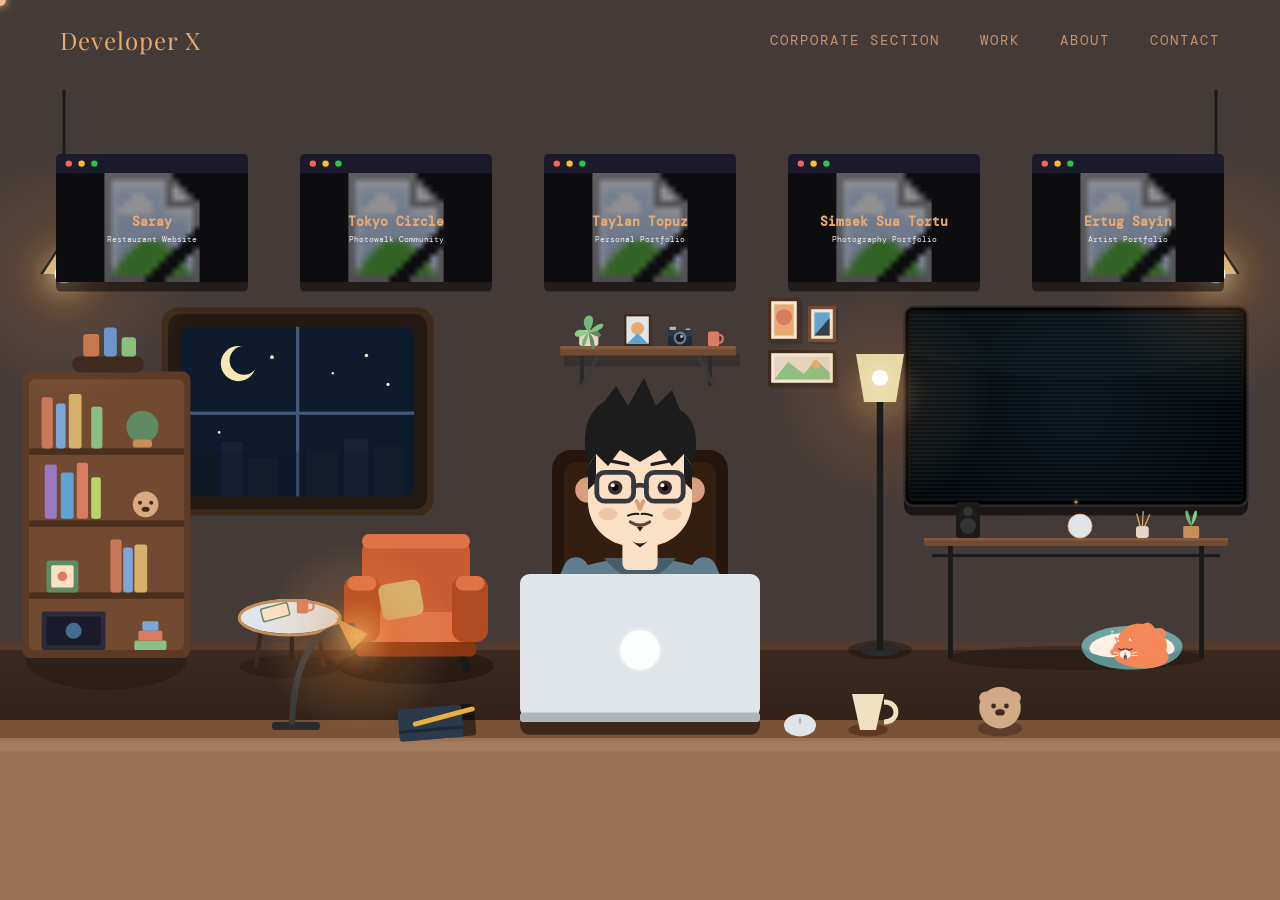
==== index.html @ 8c0f792c "Initial commit" ====
<!DOCTYPE html>
<html lang="en">
<head>
  <meta charset="UTF-8">
  <meta name="viewport" content="width=device-width, initial-scale=1.0">
  <title>Developer X — Creative Developer</title>
  <link rel="preconnect" href="https://fonts.googleapis.com">
  <link href="https://fonts.googleapis.com/css2?family=Playfair+Display:ital,wght@0,400;0,600;1,400&family=DM+Mono:ital,wght@0,400;0,500;1,400&display=swap" rel="stylesheet">
  <link rel="stylesheet" href="style.css?v=2">
  <script src="https://cdnjs.cloudflare.com/ajax/libs/gsap/3.12.5/gsap.min.js" defer></script>
  <script src="main.js?v=2" defer></script>
</head>
<body>

<!-- ══════════════ NAVIGATION BAR ══════════════ -->
<nav id="main-nav">
  <div class="nav-logo">Developer X</div>
  <div class="nav-links">
      <a href="corporate.html">Corporate Section</a>
      <a href="javascript:openWork()">Work</a>
      <a href="javascript:openAbout()">About</a>
      <a href="javascript:openContact()">Contact</a>
    </div>
</nav>

<div id="cursor"></div>
<div id="hint">EXPLORE THE ROOM WITH YOUR MOUSE</div>

<!-- ══════════════ OVERLAY ══════════════ -->
<div id="overlay" onclick="if(event.target === this) closeOverlay()">
  
  <!-- Project Modal -->
  <div id="project-panel" class="panel">
    <button class="close-btn" onclick="closeOverlay()">×</button>
    <div id="typing-phase" class="typing-phase">
      <div class="dot"></div><div class="dot"></div><div class="dot"></div>
    </div>
    <div id="project-content">
      <div style="display: flex; justify-content: space-between; align-items: center; margin-bottom: 24px;">
        <div>
          <p id="proj-category"
             style="font-family:'DM Mono',monospace;font-size:11px;letter-spacing:2px;
                    color:var(--amber-dark);margin-bottom:12px;"></p>
          <h2 id="proj-title"
              style="font-family:'Playfair Display',serif;font-size:36px;
                     margin-bottom:6px;color:var(--cream);line-height:1.1;"></h2>
          <p id="proj-url"
             style="font-family:'DM Mono',monospace;font-size:12px;
                    margin-bottom:0;color:rgba(196,149,106,0.6);"></p>
        </div>
        <a id="proj-link" class="proj-visit-btn" href="#" target="_blank" style="margin-top: 0; padding: 12px 24px; font-size: 14px; white-space: nowrap; flex-shrink: 0; margin-right: 10px;">Visit Site ↗</a>
      </div>
      <p id="proj-desc"
         style="line-height:1.7;color:rgba(240,223,192,0.85);
                font-size:15px;margin-bottom:24px;font-family:'Playfair Display',serif;"></p>
      
      <!-- Interactive Screenshot Gallery -->
      <div id="proj-gallery" style="margin-bottom:24px; display:flex; flex-direction:column; gap:10px;">
        <!-- Main Large Screenshot -->
        <div style="width:100%; border-radius:6px; overflow:hidden; box-shadow: 0 4px 12px rgba(0,0,0,0.3);">
          <img id="proj-main-screenshot" src="" alt="Main Screenshot" style="width:100%; display:block; object-fit:cover; aspect-ratio:16/9; transition: opacity 0.3s ease;">
        </div>
        <!-- 4 Small Thumbnails -->
        <div id="proj-thumbnails" style="display:grid; grid-template-columns:repeat(4, 1fr); gap:10px;">
          <!-- Thumbnails will be injected here via JS -->
        </div>
      </div>

      <div id="proj-tags" style="display:flex;gap:8px;flex-wrap:wrap;margin-bottom:6px;"></div>
    </div>
  </div>

  <!-- Work Modal -->
  <div id="work-panel" class="panel">
    <button class="close-btn" onclick="closeOverlay()">×</button>
    <div id="work-typing-phase" class="typing-phase">
      <div class="dot"></div><div class="dot"></div><div class="dot"></div>
    </div>
    <div id="work-content">
      <h2 style="font-family:'Playfair Display',serif;font-size:36px;margin-bottom:16px;color:var(--cream);line-height:1.1;">My Approach</h2>
      <p style="font-family:'DM Mono',monospace;font-size:14px;letter-spacing:1px;color:var(--amber-dark);margin-bottom:24px;">SERVICES & COLLABORATION</p>
      
      <p style="line-height:1.7;color:rgba(240,223,192,0.85);font-size:15px;margin-bottom:20px;font-family:'Playfair Display',serif;">
        Every great digital experience begins with a conversation. I believe that the best results are born from true collaboration, clear communication, and a shared vision. When we work together, I make it a priority to understand your goals deeply so we can realize your project's absolute full potential.
      </p>
      <p style="line-height:1.7;color:rgba(240,223,192,0.85);font-size:15px;margin-bottom:20px;font-family:'Playfair Display',serif;">
        I approach development as a craft. Whether it's a bespoke portfolio, a complex web application, or an immersive interactive experience, I pay meticulous attention to every micro-interaction and line of code. Throughout the process, I remain highly communicative and transparent—you will always know where we stand, what the next steps are, and how your ideas are taking shape.
      </p>
      
      <div style="margin-top: 30px; margin-bottom: 30px;">
        <h3 style="font-family:'DM Mono',monospace;font-size:14px;letter-spacing:1px;color:var(--amber);margin-bottom:12px;">SERVICES</h3>
        <div style="display:flex;gap:8px;flex-wrap:wrap;">
          <span class="proj-tag">Custom Web Development</span>
          <span class="proj-tag">Creative UI/UX Engineering</span>
          <span class="proj-tag">Interactive Portfolios</span>
          <span class="proj-tag">CMS & E-Commerce Solutions</span>
        </div>
      </div>

      <div style="background: rgba(196, 149, 106, 0.05); border: 1px solid rgba(196, 149, 106, 0.15); padding: 20px; border-radius: 12px; margin-bottom: 30px;">
        <p style="line-height:1.6;color:rgba(240,223,192,0.9);font-size:15px;margin-bottom:0;font-family:'Playfair Display',serif; text-align: center;">
          I invite you to close this window and explore the room to see my recent work hanging on the walls. If you're interested in building something remarkable together, please reach out for a custom quote.
        </p>
      </div>
      
      <div style="display: flex; gap: 16px; justify-content: center;">
        <a href="javascript:closeOverlay()" class="proj-visit-btn" style="margin-top: 0; background: transparent; border: 1px solid var(--amber); color: var(--amber);">Explore Room</a>
        <a href="javascript:openContact()" class="proj-visit-btn" style="margin-top: 0;">Request a Quote</a>
      </div>
    </div>
  </div>

  <!-- About Modal -->
  <div id="about-panel" class="panel">
    <button class="close-btn" onclick="closeOverlay()">×</button>
    <div id="about-typing-phase" class="typing-phase">
      <div class="dot"></div><div class="dot"></div><div class="dot"></div>
    </div>
    <div id="about-content">
      <h2 style="font-family:'Playfair Display',serif;font-size:36px;margin-bottom:16px;color:var(--cream);line-height:1.1;">About Me</h2>
      <p style="font-family:'DM Mono',monospace;font-size:14px;letter-spacing:1px;color:var(--amber-dark);margin-bottom:24px;">CREATIVE DEVELOPER / UI/UX ENGINEER</p>
      
      <p style="line-height:1.7;color:rgba(240,223,192,0.85);font-size:15px;margin-bottom:20px;font-family:'Playfair Display',serif;">
        Hi, I'm Taylan. I am a mid-30s web developer based in Tokyo, bringing a unique blend of technical expertise and creative vision to the digital space. With a strong background in photography and videography, I approach development not just as writing code, but as crafting engaging, visual stories.
      </p>
      <p style="line-height:1.7;color:rgba(240,223,192,0.85);font-size:15px;margin-bottom:20px;font-family:'Playfair Display',serif;">
        I specialize in building custom, high-performance web applications, interactive portfolios, and robust community platforms. Whether it's a sleek minimalist gallery for an artist or a complex multilingual reservation system for a restaurant chain, I focus on delivering seamless, butter-smooth user experiences that convert visitors into clients.
      </p>
      <div style="margin-top: 30px;">
        <h3 style="font-family:'DM Mono',monospace;font-size:14px;letter-spacing:1px;color:var(--amber);margin-bottom:12px;">CORE SKILLS</h3>
        <div style="display:flex;gap:8px;flex-wrap:wrap;">
          <span class="proj-tag">JavaScript / ES6+</span>
          <span class="proj-tag">React & Next.js</span>
          <span class="proj-tag">Node.js</span>
          <span class="proj-tag">GSAP Animations</span>
          <span class="proj-tag">SVG Manipulation</span>
          <span class="proj-tag">UI/UX Design</span>
          <span class="proj-tag">Headless CMS</span>
        </div>
      </div>
    </div>
  </div>

  <!-- Contact Modal -->
  <div id="contact-panel" class="panel">
    <button class="close-btn" onclick="closeOverlay()">×</button>
    <div id="contact-typing-phase" class="typing-phase">
      <div class="dot"></div><div class="dot"></div><div class="dot"></div>
    </div>
    <div id="contact-content">
      <h2 style="font-family:'Playfair Display',serif;font-size:36px;margin-bottom:16px;color:var(--cream);line-height:1.1;">Let's Work Together</h2>
      <p style="line-height:1.7;color:rgba(240,223,192,0.85);font-size:15px;margin-bottom:30px;font-family:'Playfair Display',serif;">
        I'm currently accepting new freelance clients. If you need a stunning web presence, a custom web app, or an interactive portfolio to show off your work, I'd love to help you build it. Let's turn your vision into a digital reality.
      </p>
      
      <div style="display:flex; flex-direction:column; gap:20px; margin-bottom: 40px;">
        <div style="background: rgba(196, 149, 106, 0.05); border: 1px solid rgba(196, 149, 106, 0.15); padding: 20px; border-radius: 12px;">
          <p style="font-family:'DM Mono',monospace;font-size:12px;letter-spacing:1px;color:var(--amber-dark);margin-bottom:8px;">EMAIL</p>
          <a href="mailto:ttopuz@outlook.jp" style="color:var(--cream); font-family:'Playfair Display',serif; font-size:20px; text-decoration:none; transition:color 0.2s;" onmouseover="this.style.color='var(--amber)'" onmouseout="this.style.color='var(--cream)'">ttopuz@outlook.jp</a>
        </div>
        
        <div style="background: rgba(196, 149, 106, 0.05); border: 1px solid rgba(196, 149, 106, 0.15); padding: 20px; border-radius: 12px;">
          <p style="font-family:'DM Mono',monospace;font-size:12px;letter-spacing:1px;color:var(--amber-dark);margin-bottom:8px;">SOCIAL</p>
          <div style="display:flex; gap:20px;">
            <a href="https://www.linkedin.com/in/taylan-topuz/" target="_blank" style="color:var(--cream); font-family:'DM Mono',monospace; font-size:14px; text-decoration:none; transition:color 0.2s;" onmouseover="this.style.color='var(--amber)'" onmouseout="this.style.color='var(--cream)'">LinkedIn ↗</a>
            <a href="https://www.instagram.com/tay.camera/" target="_blank" style="color:var(--cream); font-family:'DM Mono',monospace; font-size:14px; text-decoration:none; transition:color 0.2s;" onmouseover="this.style.color='var(--amber)'" onmouseout="this.style.color='var(--cream)'">Instagram ↗</a>
            <a href="#" style="color:var(--cream); font-family:'DM Mono',monospace; font-size:14px; text-decoration:none; transition:color 0.2s;" onmouseover="this.style.color='var(--amber)'" onmouseout="this.style.color='var(--cream)'">X ↗</a>
          </div>
        </div>
      </div>
      
      <a href="mailto:ttopuz@outlook.jp" class="proj-visit-btn" style="margin-top: 0; text-align: center;">Send a Message</a>
    </div>
  </div>

</div>

<!-- ══════════════ SVG SCENE ══════════════ -->
<div id="scene-container" style="position: relative; width: 100%; height: 100%; display: flex; align-items: center; justify-content: center; overflow: hidden;">
  
  <!-- TV Video Overlay (Safari Safe) -->
  <div id="tv-video-container" style="position: absolute; pointer-events: none; overflow: hidden; border-radius: 1.5%; display: none;">
    <video
      id="tv-video"
      src="https://res.cloudinary.com/drnh8zy84/video/upload/f_auto,q_auto/v1775056064/headmast_vo9baz.mp4"
      autoplay
      muted
      loop
      playsinline
      webkit-playsinline
      style="width: 100%; height: 100%; object-fit: cover; display: block;"
    ></video>
    <!-- HTML Overlay Filters -->
    <div style="position: absolute; top: 0; left: 0; width: 100%; height: 100%; background: repeating-linear-gradient(to bottom, rgba(0,0,0,0.25) 0, rgba(0,0,0,0.25) 2px, rgba(255,255,255,0.05) 2px, rgba(255,255,255,0.05) 4px); opacity: 0.6; pointer-events: none;"></div>
    <div style="position: absolute; top: 0; left: 0; width: 100%; height: 100%; background-color: #1D343F; opacity: 0.3; mix-blend-mode: color; pointer-events: none;"></div>
    <div style="position: absolute; top: 0; left: 0; width: 100%; height: 100%; background: radial-gradient(circle at 50% 50%, rgba(91,158,214,0.2) 0%, rgba(91,158,214,0) 100%); opacity: 0.45; pointer-events: none;"></div>
  </div>

  <svg id="scene" viewBox="0 0 1600 900" xmlns="http://www.w3.org/2000/svg" preserveAspectRatio="xMidYMid meet">
  <defs>
    <!-- Gradients & Filters -->
    <radialGradient id="lampGlow" cx="50%" cy="50%" r="50%">
      <stop offset="0%" stop-color="#FFC870" stop-opacity="0.6"/>
      <stop offset="40%" stop-color="#E88030" stop-opacity="0.2"/>
      <stop offset="100%" stop-color="#FFC870" stop-opacity="0"/>
    </radialGradient>
    <radialGradient id="monitorGlow" cx="50%" cy="50%" r="50%">
      <stop offset="0%" stop-color="#5B9ED6" stop-opacity="0.2"/>
      <stop offset="100%" stop-color="#5B9ED6" stop-opacity="0"/>
    </radialGradient>
    <radialGradient id="lampGlow" cx="50%" cy="50%" r="50%">
      <stop offset="0%" stop-color="#F7E8B5" stop-opacity="0.35"/>
      <stop offset="100%" stop-color="#F7E8B5" stop-opacity="0"/>
    </radialGradient>
    <linearGradient id="floorGrad" x1="0%" y1="0%" x2="0%" y2="100%">
      <stop offset="0%" stop-color="#3C2A1F"/>
      <stop offset="100%" stop-color="#24170F"/>
    </linearGradient>
    
    <pattern id="scanlines" width="4" height="4" patternUnits="userSpaceOnUse">
      <rect width="4" height="2" fill="#000" opacity="0.25"/>
      <rect y="2" width="4" height="2" fill="#fff" opacity="0.05"/>
    </pattern>
    
    <!-- Screenshot Placeholder Template -->
    <g id="browser-window">
      <!-- Shadow shape (Faking drop shadow for Safari performance) -->
      <rect y="12" width="240" height="160" fill="rgba(0,0,0,0.5)" rx="6"/>
      <!-- Main window -->
      <rect width="240" height="160" fill="#2A2A3A" rx="6"/>
      <rect width="240" height="24" fill="#1A1A2A" rx="6"/>
      <rect y="16" width="240" height="8" fill="#1A1A2A"/>
      <!-- Mac dots -->
      <circle cx="16" cy="12" r="4" fill="#FF5F56"/>
      <circle cx="32" cy="12" r="4" fill="#FFBD2E"/>
      <circle cx="48" cy="12" r="4" fill="#27C93F"/>
      <!-- Image area -->
      <rect x="0" y="24" width="240" height="136" fill="#111"/>
    </g>
    
    <clipPath id="window-clip">
      <rect width="240" height="160" rx="6"/>
    </clipPath>
  </defs>

  <!-- ══ ROOM BACKGROUND ══ -->
  <g id="parallax-bg">
    <!-- Wall -->
    <rect width="1600" height="900" fill="url(#wallGrad)"/>
    <!-- Floor -->
    <rect x="0" y="700" width="1600" height="200" fill="url(#floorGrad)"/>
    <!-- Baseboard -->
    <rect x="0" y="690" width="1600" height="10" fill="#523b2d"/>

    <!-- Cozy Night Window -->
    <g transform="translate(210, 280)">
      <rect x="-8" y="-8" width="340" height="260" fill="#3D2A1B" rx="20"/>
      <rect width="324" height="244" fill="#251A12" rx="16"/>
      <rect x="16" y="16" width="292" height="212" fill="#0E1B2D" rx="12"/>
      <rect x="160" y="16" width="4" height="212" fill="#415A78"/>
      <rect x="16" y="122" width="292" height="4" fill="#415A78"/>
      <circle cx="88" cy="62" r="22" fill="#F7E8B5"/>
      <circle cx="95" cy="58" r="18" fill="#0E1B2D"/>
      <circle cx="130" cy="54" r="2.4" fill="#F6F2D2"/>
      <circle cx="248" cy="52" r="2.2" fill="#F6F2D2"/>
      <circle cx="275" cy="88" r="2" fill="#F6F2D2"/>
      <circle cx="206" cy="74" r="1.6" fill="#F6F2D2"/>
      <circle cx="64" cy="148" r="1.6" fill="#F6F2D2"/>
      <rect x="26" y="172" width="34" height="56" fill="#111A27"/>
      <rect x="66" y="160" width="28" height="68" fill="#162235"/>
      <rect x="100" y="180" width="38" height="48" fill="#131F30"/>
      <rect x="172" y="170" width="42" height="58" fill="#131F30"/>
      <rect x="220" y="156" width="30" height="72" fill="#162235"/>
      <rect x="256" y="166" width="40" height="62" fill="#131F30"/>
      <rect x="26" y="172" width="270" height="56" fill="rgba(16,26,39,0.26)"/>
    </g>

    <!-- Window Area Furniture (Under Window) -->
    <g id="window-furniture" transform="translate(260, 530)">
      <!-- Small Round Coffee Table -->
      <g id="coffee-table" transform="translate(30, 110) scale(1.8)">
        <!-- Shadow -->
        <ellipse cx="40" cy="45" rx="35" ry="8" fill="rgba(0,0,0,0.2)"/>
        
        <!-- Legs -->
        <path d="M 20 10 L 15 45 L 18 45 L 23 10 Z" fill="#3D2A1D"/>
        <path d="M 60 10 L 65 45 L 62 45 L 57 10 Z" fill="#3D2A1D"/>
        <path d="M 40 10 L 40 40 L 43 40 L 43 10 Z" fill="#2A1A10"/>
        
        <!-- Table Top -->
        <ellipse cx="40" cy="10" rx="35" ry="12" fill="#E0E5E9"/>
        <ellipse cx="40" cy="11" rx="35" ry="12" fill="none" stroke="#C68E57" stroke-width="2"/>
        
        <!-- Items on table -->
        <!-- Book -->
        <rect x="20" y="2" width="20" height="10" fill="#5F8B62" rx="1.5" transform="rotate(-15, 30, 7)"/>
        <rect x="21" y="3" width="18" height="8" fill="#FCE0C5" rx="1" transform="rotate(-15, 30, 7)"/>
        <!-- Mug -->
        <rect x="45" y="-2" width="8" height="10" fill="#D97C61" rx="1.5"/>
        <path d="M 53 0 C 58 0 58 6 53 6" fill="none" stroke="#D97C61" stroke-width="1.5"/>
      </g>

      <!-- 1-Person Reading Armchair -->
      <g id="sofa" transform="translate(170, -20) scale(1.5) ">
        <!-- Shadow -->
        <ellipse cx="60" cy="140" rx="65" ry="15" fill="rgba(0,0,0,0.3)"/>
        
        <!-- Backrest -->
        <rect x="15" y="30" width="90" height="80" fill="#C95B30" rx="15"/>
        <rect x="15" y="30" width="90" height="12" fill="#E07246" rx="6"/>
        
        <!-- Seat Cushion -->
        <rect x="20" y="95" width="80" height="30" fill="#E07246" rx="8"/>
        
        <!-- Armrests -->
        <rect x="0" y="65" width="30" height="55" fill="#B34B22" rx="10"/>
        <rect x="3" y="65" width="24" height="12" fill="#E07246" rx="6"/>
        
        <rect x="90" y="65" width="30" height="55" fill="#B34B22" rx="10"/>
        <rect x="93" y="65" width="24" height="12" fill="#E07246" rx="6"/>

        <!-- Base -->
        <rect x="10" y="120" width="100" height="12" fill="#8B3612" rx="4"/>
        
        <!-- Legs -->
        <path d="M 18 132 L 14 145 L 20 145 L 24 132 Z" fill="#1A1A1A"/>
        <path d="M 102 132 L 106 145 L 100 145 L 96 132 Z" fill="#1A1A1A"/>
        
        <!-- Throw Pillow -->
        <rect x="30" y="70" width="35" height="30" fill="#D4B06B" rx="6" transform="rotate(-10, 47, 85)"/>
      </g>
    </g>
    
    <!-- TV on the Back Wall -->
    <g id="tv-group" transform="translate(1130, 270)">
      <!-- Ambient Wall Glow from TV -->
      <rect x="-20" y="-20" width="470" height="290" fill="url(#monitorGlow)" opacity="0.6" rx="20"/>
      
      <!-- Back Housing / Faked Shadow -->
      <rect y="12" width="430" height="250" fill="rgba(0,0,0,0.6)" rx="12"/>
      
      <!-- Main Bezel Outer -->
      <rect width="430" height="250" fill="#18181A" rx="12" stroke="#2C2F36" stroke-width="2"/>
      
      <!-- Bezel Inner Lip -->
      <rect x="4" y="4" width="422" height="242" fill="#0C0C0C" rx="8" stroke="#000000" stroke-width="3"/>
      
      <!-- TV Screen Area for tracking coordinates -->
      <rect id="tv-screen-track" x="8" y="8" width="414" height="234" fill="#040608" rx="6"/>
      
      <!-- Power LED -->
      <circle cx="215" cy="245" r="2" fill="#E8A870" opacity="0.8" filter="drop-shadow(0px 0px 2px #E8A870)"/>
      
      <!-- Subtle Screen Glare (Above Video via CSS, or just as a frame) -->
      <path d="M 8 8 L 422 8 L 422 60 Q 215 120 8 60 Z" fill="rgba(255,255,255,0.02)" pointer-events="none" rx="6"/>
    </g>

    <!-- Cozy Bookcase -->
    <g transform="translate(28, 352)">
      <ellipse cx="105" cy="360" rx="101" ry="38" fill="rgba(0,0,0,0.2)"/>
      <rect width="210" height="358" fill="#5C3A26" rx="10"/>
      <rect x="8" y="10" width="194" height="338" fill="#724A32" rx="8"/>
      <rect x="8" y="96" width="194" height="8" fill="#4A2E1E"/>
      <rect x="8" y="186" width="194" height="8" fill="#4A2E1E"/>
      <rect x="8" y="276" width="194" height="8" fill="#4A2E1E"/>
      <rect x="24" y="32" width="14" height="64" fill="#C97959" rx="3"/>
      <rect x="42" y="40" width="12" height="56" fill="#7BA6D6" rx="3"/>
      <rect x="58" y="28" width="16" height="68" fill="#D4B06B" rx="3"/>
      <rect x="86" y="44" width="14" height="52" fill="#8BC084" rx="3"/>
      <circle cx="150" cy="69" r="20" fill="#5F8B62"/>
      <rect x="138" y="85" width="24" height="10" fill="#C68E57" rx="4"/>
      <rect x="28" y="116" width="15" height="68" fill="#9A78C2" rx="3"/>
      <rect x="48" y="126" width="16" height="58" fill="#5FA3D4" rx="3"/>
      <rect x="68" y="114" width="14" height="70" fill="#D97C61" rx="3"/>
      <rect x="86" y="132" width="12" height="52" fill="#B7D36A" rx="3"/>
      <circle cx="154" cy="166" r="16" fill="#D9AA82"/>
      <circle cx="147" cy="164" r="2.5" fill="#3D2A1D"/>
      <circle cx="161" cy="164" r="2.5" fill="#3D2A1D"/>
      <ellipse cx="154" cy="172" rx="5" ry="3.2" fill="#3D2A1D"/>

      <!-- More Books & Decor (Shelf 3) -->
      <rect x="110" y="210" width="14" height="66" fill="#C97959" rx="3"/>
      <rect x="126" y="220" width="12" height="56" fill="#7BA6D6" rx="3"/>
      <rect x="140" y="216" width="16" height="60" fill="#D4B06B" rx="3"/>
      <rect x="30" y="236" width="40" height="40" fill="#5F8B62" rx="4"/>
      <rect x="36" y="242" width="28" height="28" fill="#FCE0C5" rx="2"/>
      <circle cx="50" cy="256" r="6" fill="#D97C61"/>

      <!-- More Books & Decor (Shelf 4) -->
      <rect x="24" y="300" width="80" height="48" fill="#2A2A3A" rx="4"/>
      <rect x="30" y="306" width="68" height="36" fill="#1A1A2A" rx="2"/>
      <circle cx="64" cy="324" r="10" fill="#5FA3D4" opacity="0.6"/>
      <rect x="140" y="336" width="40" height="12" fill="#8BC084" rx="2"/>
      <rect x="145" y="324" width="30" height="12" fill="#D97C61" rx="2"/>
      <rect x="150" y="312" width="20" height="12" fill="#7BA6D6" rx="2"/>
    </g>

    <!-- Decorative Wall Rack / Shelf (Back Wall) -->
    <g transform="translate(700, 320)">
      <!-- Shadow under shelf -->
      <rect x="5" y="10" width="220" height="16" fill="rgba(0,0,0,0.15)" rx="4"/>
      
      <!-- Shelf Brackets -->
      <path d="M 30 12 L 30 50 L 25 50 L 25 12 Z" fill="#2A2A2A"/>
      <path d="M 30 50 L 50 12 L 45 12 L 25 50 Z" fill="#3A3A3A"/>
      <path d="M 190 12 L 190 50 L 185 50 L 185 12 Z" fill="#2A2A2A"/>
      <path d="M 190 50 L 170 12 L 175 12 L 195 50 Z" fill="#3A3A3A"/>

      <!-- Wooden Shelf -->
      <rect x="0" y="0" width="220" height="12" fill="#724A32" rx="2"/>
      <rect x="0" y="0" width="220" height="4" fill="#855B40" rx="2"/>

      <!-- Decorations -->
      
      <!-- Hanging Plant -->
      <g transform="translate(20, -35)">
        <rect x="4" y="15" width="24" height="20" fill="#E6D5C3" rx="3"/>
        <path d="M 16 18 C -5 -5 35 -15 16 18 Z" fill="#6DBA79"/>
        <path d="M 16 18 C -5 5 -10 35 16 18 Z" fill="#87CE88"/>
        <path d="M 16 18 C 25 5 45 35 16 18 Z" fill="#5F8B62"/>
        <path d="M 16 18 C 35 -5 45 15 16 18 Z" fill="#8BC084"/>
        <path d="M 16 18 C 0 30 10 50 16 18 Z" fill="#6DBA79"/>
        <path d="M 16 18 C 30 30 20 60 16 18 Z" fill="#5F8B62"/>
      </g>

      <!-- Little Framed Picture -->
      <g transform="translate(80, -40)">
        <rect x="0" y="0" width="34" height="40" fill="#3D2A1D" rx="2"/>
        <rect x="3" y="3" width="28" height="34" fill="#E0E5E9"/>
        <circle cx="17" cy="18" r="8" fill="#E8A870"/>
        <polygon points="4,37 17,24 30,37" fill="#5FA3D4"/>
      </g>

      <!-- Vintage Camera -->
      <g transform="translate(135, -28)">
        <rect x="0" y="8" width="30" height="20" fill="#2A3A4A" rx="2"/>
        <rect x="0" y="16" width="30" height="12" fill="#1A2A3A" rx="2"/>
        <!-- Lens -->
        <circle cx="15" cy="18" r="8" fill="#5F7D8C"/>
        <circle cx="15" cy="18" r="5" fill="#1C1C1C"/>
        <circle cx="17" cy="16" r="2" fill="#FFF" opacity="0.6"/>
        <!-- Flash/Buttons -->
        <rect x="2" y="4" width="8" height="4" fill="#B0B5B9" rx="1"/>
        <rect x="22" y="6" width="6" height="2" fill="#E8A870" rx="1"/>
      </g>

      <!-- Coffee Mug -->
      <g transform="translate(185, -18)">
        <rect x="0" y="0" width="14" height="18" fill="#D97C61" rx="2"/>
        <path d="M 14 4 C 20 4 20 14 14 14" fill="none" stroke="#D97C61" stroke-width="2.5"/>
      </g>
    </g>

    <!-- Photo Frames on Wall -->
    <g id="photo-frames" transform="translate(960, 260)">
      <!-- Top Left Frame -->
      <g transform="translate(0, 0)">
        <rect x="3" y="3" width="40" height="55" fill="rgba(0,0,0,0.15)" rx="2"/>
        <rect x="0" y="0" width="40" height="55" fill="#4A2E1E" rx="2"/>
        <rect x="4" y="4" width="32" height="47" fill="#F4E7D3"/>
        <!-- Art: Abstract Sun -->
        <rect x="8" y="8" width="24" height="39" fill="#E8A870"/>
        <circle cx="20" cy="24" r="10" fill="#D97C61"/>
      </g>

      <!-- Top Right Frame -->
      <g transform="translate(50, 10)">
        <rect x="3" y="3" width="35" height="45" fill="rgba(0,0,0,0.15)" rx="2"/>
        <rect x="0" y="0" width="35" height="45" fill="#724A32" rx="2"/>
        <rect x="4" y="4" width="27" height="37" fill="#F4E7D3"/>
        <!-- Art: Abstract Geometry -->
        <rect x="8" y="8" width="19" height="29" fill="#5FA3D4"/>
        <path d="M 8 37 L 27 15 L 27 37 Z" fill="#2A3A4A"/>
      </g>

      <!-- Bottom Frame -->
      <g transform="translate(0, 65)">
        <rect x="3" y="3" width="85" height="45" fill="rgba(0,0,0,0.15)" rx="2"/>
        <rect x="0" y="0" width="85" height="45" fill="#3D2A1D" rx="2"/>
        <rect x="4" y="4" width="77" height="37" fill="#F4E7D3"/>
        <!-- Art: Minimalist Landscape -->
        <rect x="8" y="8" width="69" height="29" fill="#E6D5C3"/>
        <path d="M 8 37 L 25 15 L 45 30 L 60 12 L 77 28 L 77 37 Z" fill="#8BC084"/>
        <circle cx="60" cy="18" r="5" fill="#E8A870"/>
      </g>
    </g>

    <!-- Thin Decorative Table Under TV -->
    <g id="tv-table" transform="translate(1155, 530)">
      <!-- Shadow on floor -->
      <ellipse cx="190" cy="180" rx="160" ry="15" fill="rgba(0,0,0,0.25)"/>
      
      <!-- Cat Bed and Sleeping Cat -->
      <g id="cat-and-bed" transform="translate(260, 165) scale(1.4)">
        <!-- Bed Outer Shadow -->
        <ellipse cx="0" cy="4" rx="42" ry="16" fill="rgba(0,0,0,0.3)"/>
        <!-- Bed Back/Outer Ring -->
        <ellipse cx="0" cy="0" rx="45" ry="18" fill="#6CA4A1"/>
        <!-- Bed Inner Cushion -->
        <ellipse cx="0" cy="2" rx="38" ry="14" fill="#FFEFE5"/>
        <!-- Bed Front Rim with Cutout -->
        <path d="M -45 0 C -45 13 -25 21 0 21 C 25 21 45 13 45 0 C 42 6 28 10 15 10 C 10 10 6 12 0 12 C -6 12 -10 10 -15 10 C -28 10 -42 6 -45 0 Z" fill="#5C9390"/>
        
        <!-- Sleeping Fluffy Cat -->
        <g id="sleeping-cat" transform="translate(4, 2)">
          <!-- Breathing Body -->
          <g>
            <animateTransform attributeName="transform" type="scale" values="1 1; 1.03 1.06; 1 1" dur="5s" repeatCount="indefinite" />
            <!-- Fluffy Body -->
            <path d="M -15 -2 C -20 -15 -5 -25 10 -20 C 25 -15 30 -5 25 5 C 20 15 5 15 -10 10 C -15 5 -15 -2 -15 -2 Z" fill="#F58758"/>
            
            <!-- Fluffy Edges (little bumps on the back) -->
            <path d="M -12 -10 Q -10 -14 -7 -12 M -5 -16 Q -2 -20 2 -17 M 6 -19 Q 10 -23 14 -18 M 18 -15 Q 23 -18 25 -12" fill="none" stroke="#F58758" stroke-width="3" stroke-linecap="round"/>
            
            <!-- Tail Curled -->
            <path d="M 22 4 C 30 10 15 15 0 13 C -10 11 -15 8 -15 8" fill="none" stroke="#F58758" stroke-width="8" stroke-linecap="round"/>
            <!-- Fluffy tail bumps -->
            <path d="M 24 5 Q 28 8 24 10 M 15 12 Q 18 15 13 15 M 5 13 Q 8 16 3 15" fill="none" stroke="#F58758" stroke-width="3" stroke-linecap="round"/>
            
            <!-- Little Paw tucked in -->
            <ellipse cx="-8" cy="11" rx="4" ry="2.5" fill="#F58758"/>
            <path d="M -10 11 L -10 13 M -7 11 L -7 13" fill="none" stroke="#D96C6C" stroke-width="0.8" opacity="0.6"/>
          </g>

          <!-- Head (moves slightly with breathing) -->
          <g>
            <animateTransform attributeName="transform" type="translate" values="0 0; 0 -1; 0 0" dur="5s" repeatCount="indefinite" />
            
            <!-- Ears -->
            <polygon points="-16,-2 -20,-10 -12,-6" fill="#F58758"/>
            <polygon points="-8,-6 -5,-12 0,-5" fill="#F58758"/>
            <polygon points="-16,-4 -18,-8 -14,-5" fill="#FFEFE5"/>
            <polygon points="-8,-5 -6,-9 -3,-4" fill="#FFEFE5"/>
            
            <!-- Head Base -->
            <ellipse cx="-10" cy="2" rx="11" ry="9" fill="#F58758"/>
            
            <!-- Fluffy Cheeks -->
            <path d="M -21 2 Q -24 4 -20 6 M 1 2 Q 4 4 0 6" fill="none" stroke="#F58758" stroke-width="2.5" stroke-linecap="round"/>
            
            <!-- White Muzzle -->
            <ellipse cx="-10" cy="6" rx="5" ry="4" fill="#FFEFE5"/>
            
            <!-- Closed Eyes -->
            <path d="M -16 1 Q -13 3 -11 1" fill="none" stroke="#5C4033" stroke-width="1.2" stroke-linecap="round"/>
            <path d="M -9 1 Q -6 3 -4 1" fill="none" stroke="#5C4033" stroke-width="1.2" stroke-linecap="round"/>
            
            <!-- Nose -->
            <polygon points="-11,5 -9,5 -10,7" fill="#D96C6C"/>
            
            <!-- Open Mouth (Sleeping/Breathing) -->
            <ellipse cx="-10" cy="8.5" rx="1.5" ry="2" fill="#5C4033"/>
            <ellipse cx="-10" cy="9" rx="0.8" ry="1" fill="#D96C6C"/> <!-- little tongue/inside mouth -->
            
            <!-- Whiskers -->
            <path d="M -16 5 L -20 4 M -16 7 L -21 7 M -4 5 L 0 4 M -4 7 L 1 7" fill="none" stroke="#FFEFE5" stroke-width="1" stroke-linecap="round"/>
          </g>

          <!-- Animated Zzzs -->
          <g id="zzz-animation" transform="translate(-22, -8)">
            <text x="0" y="0" font-family="'DM Mono', monospace" font-weight="bold" font-size="6" fill="#FFF" opacity="0">
              z
              <animate attributeName="opacity" values="0;0.8;0" dur="3s" repeatCount="indefinite" begin="0s"/>
              <animate attributeName="y" values="0;-10" dur="3s" repeatCount="indefinite" begin="0s"/>
              <animate attributeName="x" values="0;-4" dur="3s" repeatCount="indefinite" begin="0s"/>
            </text>
            <text x="4" y="-5" font-family="'DM Mono', monospace" font-weight="bold" font-size="8" fill="#FFF" opacity="0">
              z
              <animate attributeName="opacity" values="0;0.8;0" dur="3s" repeatCount="indefinite" begin="1s"/>
              <animate attributeName="y" values="-5;-15" dur="3s" repeatCount="indefinite" begin="1s"/>
              <animate attributeName="x" values="4;8" dur="3s" repeatCount="indefinite" begin="1s"/>
            </text>
            <text x="10" y="-12" font-family="'DM Mono', monospace" font-weight="bold" font-size="10" fill="#FFF" opacity="0">
              Z
              <animate attributeName="opacity" values="0;0.8;0" dur="3s" repeatCount="indefinite" begin="2s"/>
              <animate attributeName="y" values="-12;-22" dur="3s" repeatCount="indefinite" begin="2s"/>
              <animate attributeName="x" values="10;14" dur="3s" repeatCount="indefinite" begin="2s"/>
            </text>
          </g>
        </g>
      </g>
      
      <!-- Legs (Shortened by 30px) -->
      <rect x="30" y="38" width="6" height="142" fill="#1A1A1A"/>
      <rect x="344" y="38" width="6" height="142" fill="#1A1A1A"/>
      
      <!-- Top & Items (Shifted down by 30px) -->
      <g transform="translate(0, 30)">
        <rect x="10" y="20" width="360" height="4" fill="#1A1A1A"/> <!-- crossbar -->

        <!-- Table Top -->
        <rect x="0" y="0" width="380" height="10" fill="#724A32" rx="3"/>
        <rect x="0" y="0" width="380" height="3" fill="#855B40" rx="1"/>

        <!-- Speaker -->
        <g transform="translate(40, -45)">
          <rect width="30" height="45" fill="#1A1A1A" rx="4"/>
          <circle cx="15" cy="12" r="6" fill="#333"/>
          <circle cx="15" cy="30" r="10" fill="#333"/>
        </g>

        <!-- Decorative Plate -->
        <g transform="translate(180, -30)">
          <!-- Stand -->
          <path d="M 12 30 L 18 30 L 15 15 Z" fill="#D4B06B"/>
          <!-- Plate -->
          <ellipse cx="15" cy="15" rx="15" ry="15" fill="#E0E5E9" stroke="#E8A870" stroke-width="1"/>
        </g>

        <!-- Fragrance / Diffuser -->
        <g transform="translate(260, -25)">
          <rect x="5" y="10" width="16" height="15" fill="#E6D5C3" rx="4"/>
          <!-- Sticks -->
          <line x1="10" y1="10" x2="6" y2="-5" stroke="#D4B06B" stroke-width="1.5" stroke-linecap="round"/>
          <line x1="13" y1="10" x2="14" y2="-8" stroke="#D4B06B" stroke-width="1.5" stroke-linecap="round"/>
          <line x1="16" y1="10" x2="22" y2="-4" stroke="#D4B06B" stroke-width="1.5" stroke-linecap="round"/>
        </g>
        
        <!-- Small Plant -->
        <g transform="translate(320, -35)">
          <rect x="4" y="20" width="20" height="15" fill="#C68E57" rx="2"/>
          <path d="M 14 20 C 0 5 10 -15 14 20 Z" fill="#6DBA79"/>
          <path d="M 14 20 C 28 5 18 -15 14 20 Z" fill="#87CE88"/>
        </g>
      </g>
    </g>

    <!-- Cozy Floor Lamp -->
    <g transform="translate(1060, 420)">
      <!-- Glow -->
      <ellipse cx="40" cy="-40" rx="140" ry="140" fill="url(#lampGlow)" opacity="0.6"/>
      <!-- Shadow -->
      <ellipse cx="40" cy="280" rx="40" ry="12" fill="rgba(0,0,0,0.3)"/>
      <!-- Base & Stand -->
      <ellipse cx="40" cy="280" rx="25" ry="8" fill="#2A2A2A"/>
      <rect x="36" y="-30" width="8" height="310" fill="#1A1A1A"/>
      <!-- Lamp Shade -->
      <path d="M 20 -30 L 60 -30 L 70 -90 L 10 -90 Z" fill="#F7E8B5" opacity="0.9"/>
      <!-- Bulb -->
      <circle cx="40" cy="-60" r="10" fill="#FFF" filter="drop-shadow(0 0 10px #F7E8B5)"/>
    </g>

    <!-- Hanging Ceiling Lamp -->
    <g transform="translate(1480, 0)">
      <!-- Wire -->
      <rect x="38" y="0" width="4" height="200" fill="#1A1A1A"/>
      <!-- Glow -->
      <ellipse cx="40" cy="230" rx="160" ry="160" fill="url(#lampGlow)" opacity="0.6"/>
      <!-- Lamp Shade -->
      <path d="M 30 200 L 50 200 L 70 230 L 10 230 Z" fill="#1A1A1A"/>
      <!-- Inner Shade -->
      <path d="M 14 230 L 66 230 L 50 205 L 30 205 Z" fill="#D4B06B"/>
      <!-- Bulb -->
      <circle cx="40" cy="230" r="12" fill="#FFF" filter="drop-shadow(0 0 15px #F7E8B5)"/>
    </g>

        <!-- Hanging Ceiling Lamp 2 -->
    <g transform="translate(40, 0)">
      <!-- Wire -->
      <rect x="38" y="0" width="4" height="200" fill="#1A1A1A"/>
      <!-- Glow -->
      <ellipse cx="40" cy="230" rx="160" ry="160" fill="url(#lampGlow)" opacity="0.6"/>
      <!-- Lamp Shade -->
      <path d="M 30 200 L 50 200 L 70 230 L 10 230 Z" fill="#1A1A1A"/>
      <!-- Inner Shade -->
      <path d="M 14 230 L 66 230 L 50 205 L 30 205 Z" fill="#D4B06B"/>
      <!-- Bulb -->
      <circle cx="40" cy="230" r="12" fill="#FFF" filter="drop-shadow(0 0 15px #F7E8B5)"/>
    </g>

    <!-- ══ PROJECT SCREENSHOTS ON WALLS ══ -->
    <g id="projects-container">
      <!-- Saray (1/5) -->
      <g class="project-item" transform="translate(70, 80)" onclick="openProject('saray')">
        <use href="#browser-window"/>
        <image href="https://res.cloudinary.com/drnh8zy84/image/upload/q_auto/f_auto/v1776538160/saray-dev.png" x="0" y="24" width="240" height="136" preserveAspectRatio="xMidYTop slice" clip-path="url(#window-clip)"/>
        <rect x="0" y="24" width="240" height="136" fill="rgba(10, 10, 15, 0.45)" clip-path="url(#window-clip)"/>
        <rect class="hover-glow" x="-4" y="-4" width="248" height="168" fill="none" stroke="#F5C090" stroke-width="4" rx="10" opacity="0" pointer-events="none"/>
        <text x="120" y="90" text-anchor="middle" fill="#E8A870" font-family="'DM Mono', monospace" font-size="16" font-weight="bold">Saray</text>
        <text x="120" y="110" text-anchor="middle" fill="#EEEEEE" font-family="'DM Mono', monospace" font-size="10">Restaurant Website</text>
      </g>

      <!-- Circle Tokyo (2/5) -->
      <g class="project-item" transform="translate(375, 80)" onclick="openProject('circle')">
        <use href="#browser-window"/>
        <image href="https://res.cloudinary.com/drnh8zy84/image/upload/q_auto/f_auto/v1776538245/circle-dev.png" x="0" y="24" width="240" height="136" preserveAspectRatio="xMidYTop slice" clip-path="url(#window-clip)"/>
        <rect x="0" y="24" width="240" height="136" fill="rgba(10, 10, 15, 0.45)" clip-path="url(#window-clip)"/>
        <rect class="hover-glow" x="-4" y="-4" width="248" height="168" fill="none" stroke="#F5C090" stroke-width="4" rx="10" opacity="0" pointer-events="none"/>
        <text x="120" y="90" text-anchor="middle" fill="#E8A870" font-family="'DM Mono', monospace" font-size="16" font-weight="bold">Tokyo Circle</text>
        <text x="120" y="110" text-anchor="middle" fill="#EEEEEE" font-family="'DM Mono', monospace" font-size="10">Photowalk Community</text>
      </g>

      <!-- taylantopuz.com (3/5) -->
      <g class="project-item" transform="translate(680, 80)" onclick="openProject('taylan')">
        <use href="#browser-window"/>
        <image href="https://res.cloudinary.com/drnh8zy84/image/upload/q_auto/f_auto/v1776538245/taylantopuz-dev.png" x="0" y="24" width="240" height="136" preserveAspectRatio="xMidYTop slice" clip-path="url(#window-clip)"/>
        <rect x="0" y="24" width="240" height="136" fill="rgba(10, 10, 15, 0.45)" clip-path="url(#window-clip)"/>
        <rect class="hover-glow" x="-4" y="-4" width="248" height="168" fill="none" stroke="#F5C090" stroke-width="4" rx="10" opacity="0" pointer-events="none"/>
        <text x="120" y="90" text-anchor="middle" fill="#E8A870" font-family="'DM Mono', monospace" font-size="16" font-weight="bold">Taylan Topuz</text>
        <text x="120" y="110" text-anchor="middle" fill="#EEEEEE" font-family="'DM Mono', monospace" font-size="10">Personal Portfolio</text>
      </g>

      <!-- simseksua.com (4/5) -->
      <g class="project-item" transform="translate(985, 80)" onclick="openProject('simsek')">
        <use href="#browser-window"/>
        <image href="https://res.cloudinary.com/drnh8zy84/image/upload/q_auto/f_auto/v1776538245/simseksua-dev.png" x="0" y="24" width="240" height="136" preserveAspectRatio="xMidYTop slice" clip-path="url(#window-clip)"/>
        <rect x="0" y="24" width="240" height="136" fill="rgba(10, 10, 15, 0.45)" clip-path="url(#window-clip)"/>
        <rect class="hover-glow" x="-4" y="-4" width="248" height="168" fill="none" stroke="#F5C090" stroke-width="4" rx="10" opacity="0" pointer-events="none"/>
        <text x="120" y="90" text-anchor="middle" fill="#E8A870" font-family="'DM Mono', monospace" font-size="16" font-weight="bold">Simsek Sua Tortu</text>
        <text x="120" y="110" text-anchor="middle" fill="#EEEEEE" font-family="'DM Mono', monospace" font-size="10">Photography Portfolio</text>
      </g>

      <!-- Ertug Sayin (5/5) -->
      <g class="project-item" transform="translate(1290, 80)" onclick="openProject('ertug')">
        <use href="#browser-window"/>
        <image href="https://res.cloudinary.com/drnh8zy84/image/upload/q_auto/f_auto/v1776538245/ertugsayin-dev.png" x="0" y="24" width="240" height="136" preserveAspectRatio="xMidYTop slice" clip-path="url(#window-clip)"/>
        <rect x="0" y="24" width="240" height="136" fill="rgba(10, 10, 15, 0.45)" clip-path="url(#window-clip)"/>
        <rect class="hover-glow" x="-4" y="-4" width="248" height="168" fill="none" stroke="#F5C090" stroke-width="4" rx="10" opacity="0" pointer-events="none"/>
        <text x="120" y="90" text-anchor="middle" fill="#E8A870" font-family="'DM Mono', monospace" font-size="16" font-weight="bold">Ertug Sayin</text>
        <text x="120" y="110" text-anchor="middle" fill="#EEEEEE" font-family="'DM Mono', monospace" font-size="10">Artist Portfolio</text>
      </g>
    </g>
  </g>

  <!-- ══ CHARACTER (Midground) ══ -->
  <g id="character" transform="translate(800, 480)">
    <!-- Thought Bubble (Moved to the left to avoid TV) -->
    <g id="thought-bubble" opacity="0" transform="translate(-40, -170)">
      <!-- Tail -->
      <circle cx="10" cy="60" r="6" fill="#1A120E" stroke="#C4956A" stroke-width="2"/>
      <circle cx="-10" cy="40" r="10" fill="#1A120E" stroke="#C4956A" stroke-width="2"/>
      <!-- Bubble -->
      <rect x="-360" y="-30" width="340" height="70" fill="#1A120E" stroke="#C4956A" stroke-width="2" rx="16"/>
      <!-- Text -->
      <foreignObject x="-350" y="-20" width="320" height="50">
        <div xmlns="http://www.w3.org/1999/xhtml" style="width: 100%; height: 100%; display: flex; align-items: center; justify-content: center;">
          <p id="thought-text" style="margin: 0; padding: 0; color: #E8A870; font-family: 'DM Mono', monospace; font-size: 14px; font-weight: 500; text-align: center; line-height: 1.3; width: 100%; word-wrap: break-word;"></p>
        </div>
      </foreignObject>
    </g>

    <!-- Chair Back -->
    <!-- Faked Shadow -->
    <rect x="-110" y="-14" width="220" height="240" fill="rgba(0,0,0,0.5)" rx="24"/>
    <rect x="-110" y="-30" width="220" height="240" fill="#24160E" rx="24"/>
    <rect x="-95" y="-15" width="190" height="210" fill="#341E10" rx="16"/>
    
    <!-- Torso (Hoodie) -->
    <path d="M -110 130 Q 0 80 110 130 L 130 400 L -130 400 Z" fill="#5F7D8C"/>
    <path d="M -45 105 Q 0 160 45 105 Z" fill="#465F6B"/> <!-- Inner collar/hood -->
    <path d="M -20 130 L -20 180 M 20 130 L 20 180" fill="none" stroke="#D3D3D3" stroke-width="5" stroke-linecap="round"/> <!-- Strings -->
    
    <!-- Neck -->
    <rect x="-22" y="60" width="44" height="60" fill="#FCE0C5" rx="8"/>

    <!-- Head -->
    <g id="head">
      <g transform="translate(0, 10)">
        <!-- Ears -->
        <circle cx="-65" cy="10" r="16" fill="#d9a080"/>
        <circle cx="65" cy="10" r="16" fill="#d9a080"/>

        <!-- Base Face -->
        <rect x="-65" y="-70" width="130" height="150" rx="55" fill="#FCE0C5"/>

        <!-- Cheeks -->
        <ellipse cx="-40" cy="40" rx="12" ry="8" fill="#d9a080" opacity="0.4"/>
        <ellipse cx="40" cy="40" rx="12" ry="8" fill="#d9a080" opacity="0.4"/>

        <!-- Full Anime Hair -->
        <path d="M -65 -20 
                 C -75 -60 -65 -90 -45 -100
                 L -30 -120 L -15 -95
                 L 5 -130 L 20 -95
                 L 40 -115 L 50 -90
                 C 70 -80 75 -50 65 -20
                 L 55 -35 L 40 -20 L 25 -40 L 0 -25 L -25 -40 L -40 -20 L -55 -35 Z" 
              fill="#1c1c1c"/>
        <!-- Sideburns -->
        <path d="M -65 -20 L -65 10 L -55 0 L -55 -35 Z" fill="#1c1c1c"/>
        <path d="M 65 -20 L 65 10 L 55 0 L 55 -35 Z" fill="#1c1c1c"/>

        <!-- Eyebrows (Anime Style) -->
        <path d="M -45 -28 L -15 -22" fill="none" stroke="#1c1c1c" stroke-width="4" stroke-linecap="round"/>
        <path d="M 45 -28 L 15 -22" fill="none" stroke="#1c1c1c" stroke-width="4" stroke-linecap="round"/>

        <!-- Left Eye Tracking Group -->
        <g id="left-eye-group">
          <g id="left-eye">
            <!-- Iris -->
            <circle cx="-31" cy="7" r="9" fill="#3B2F2F"/>
            <!-- Pupil -->
            <circle cx="-31" cy="7" r="4" fill="#000000"/>
            <!-- Highlight -->
            <circle cx="-34" cy="4" r="2.5" fill="#fefefe"/>
          </g>
        </g>

        <!-- Right Eye Tracking Group -->
        <g id="right-eye-group">
          <g id="right-eye">
            <!-- Iris -->
            <circle cx="31" cy="7" r="9" fill="#3B2F2F"/>
            <!-- Pupil -->
            <circle cx="31" cy="7" r="4" fill="#000000"/>
            <!-- Highlight -->
            <circle cx="28" cy="4" r="2.5" fill="#fefefe"/>
          </g>
        </g>

        <!-- Glasses -->
        <rect x="-54" y="-12" width="46" height="36" rx="10" fill="none" stroke="#35383a" stroke-width="6"/>
        <rect x="8" y="-12" width="46" height="36" rx="10" fill="none" stroke="#35383a" stroke-width="6"/>
        <path d="M -8 6 Q 0 2 8 6" fill="none" stroke="#35383a" stroke-width="6" stroke-linecap="round"/>

        <!-- Nose -->
        <path d="M -4 24 L 0 34 L 4 24" fill="none" stroke="#d9a080" stroke-width="5" stroke-linecap="round" stroke-linejoin="round"/>
        
        <!-- Mustache (Anime Style) -->
        <path d="M -15 42 Q -8 39 -2 40" fill="none" stroke="#1c1c1c" stroke-width="2.5" stroke-linecap="round"/>
        <path d="M 15 42 Q 8 39 2 40" fill="none" stroke="#1c1c1c" stroke-width="2.5" stroke-linecap="round"/>

        <!-- Mouth -->
        <path id="mouth" d="M -12 50 Q 0 58 12 50" fill="none" stroke="#5d4539" stroke-width="4" stroke-linecap="round"/>

        <!-- Beard (Anime Goatee) -->
        <!-- Soul patch -->
        <path d="M -4 56 L 4 56 L 0 62 Z" fill="#1c1c1c"/>
        <!-- Chin spike -->
        <path d="M -10 74 Q 0 80 10 74 L 0 82 Z" fill="#1c1c1c"/>
      </g>
    </g>

    <!-- Arms (Will go behind the laptop) -->
    <g id="arms">
      <!-- Left Arm reaching forward/down to keyboard -->
      <path id="left-arm" d="M -80 120 Q -140 250 -40 300" fill="none" stroke="#5F7D8C" stroke-width="32" stroke-linecap="round"/>
      <!-- Right Arm reaching forward/down to keyboard -->
      <path id="right-arm" d="M 80 120 Q 140 250 40 300" fill="none" stroke="#5F7D8C" stroke-width="32" stroke-linecap="round"/>
    </g>
  </g>

  <!-- ══ FOREGROUND: DESK, LAPTOP, COFFEE ══ -->
    <!-- Desk Top -->
    <rect x="-100" y="814" width="1800" height="250" fill="rgba(0,0,0,0.45)"/>
    <rect x="-100" y="788" width="1800" height="262" fill="#9A7357"/>
    <rect x="-100" y="788" width="1800" height="22" fill="#7A5238"/>
    <rect x="-100" y="814" width="1800" height="12" fill="#B88966" opacity="0.35"/>
    
    <!-- Desk Lamp -->
    <g transform="translate(300, 720)">
      <rect x="40" y="70" width="60" height="10" fill="#2A2A2A" rx="4"/>
      <path d="M 65 70 Q 70 -50 140 -50" fill="none" stroke="#3A3A3A" stroke-width="8" stroke-linecap="round"/>
      <!-- Lamp head -->
      <path d="M 120 -60 L 160 -40 L 140 -20 Z" fill="#D09050"/>
      <!-- Light beam -->
      <ellipse cx="120" cy="-20" rx="120" ry="120" fill="url(#lampGlow)" pointer-events="none" transform="rotate(20 180 50)"/>
    </g>

    <!-- Tiny Shelf Thing -->
    <g transform="translate(90, 333)">
      <rect width="90" height="20" rx="10" fill="#3F2A1D"/>
      <rect x="14" y="-28" width="20" height="28" fill="#C7784B" rx="4"/>
      <rect x="40" y="-36" width="16" height="36" fill="#6D95CC" rx="4"/>
      <rect x="62" y="-24" width="18" height="24" fill="#8BBF7B" rx="4"/>
    </g>

    <!-- Laptop (Facing the character, so we see the back lid) -->
    <g id="laptop" transform="translate(650, 610)">
      <!-- Faked Shadow -->
      <rect y="16" width="300" height="180" fill="rgba(0,0,0,0.5)" rx="12"/>
      <!-- Laptop Lid -->
      <rect x="0" y="-5" width="300" height="180" fill="#E0E5E9" rx="12"/>
      <rect x="0" y="168" width="300" height="12" fill="#B0B5B9" rx="4"/>
      <!-- Logo (Removed expensive glow filter, faked with stacked circles) -->
      <circle cx="150" cy="90" r="28" fill="rgba(255,255,255,0.2)"/>
      <circle cx="150" cy="90" r="25" fill="#FFF" opacity="0.9"/>
    </g>

    <!-- Coffee Cup with animated steam -->
    <g id="coffee-cup-group" transform="translate(1060, 755)" style="cursor: pointer;" onclick="manualSipCoffee()">
      <ellipse cx="25" cy="45" rx="25" ry="8" fill="#402010" opacity="0.5"/> <!-- Shadow -->
      <path d="M 5 0 L 15 45 L 35 45 L 45 0 Z" fill="#F0DFC0"/>
      <path d="M 45 10 C 65 10, 65 35, 45 35" fill="none" stroke="#F0DFC0" stroke-width="6"/>
      <!-- Steam Paths (Animated via CSS) -->
      <path class="steam" d="M 15 -5 Q 5 -20 20 -35 T 15 -55" fill="none" stroke="#FFF" stroke-width="2"/>
      <path class="steam" d="M 35 -5 Q 45 -20 30 -35 T 35 -55" fill="none" stroke="#FFF" stroke-width="2"/>
      <path class="steam" d="M 25 -15 Q 15 -30 30 -45 T 25 -65" fill="none" stroke="#FFF" stroke-width="2"/>
    </g>

    <!-- Mouse -->
    <g transform="translate(980, 780)">
      <ellipse cx="20" cy="14" rx="20" ry="14" fill="#E0E5E9"/>
      <rect x="18.5" y="4" width="3" height="8" fill="#B0B5B9" rx="1.5"/>
    </g>

    <!-- Adorable Desk Plush -->
    <g transform="translate(1220, 742)">
      <ellipse cx="30" cy="56" rx="28" ry="10" fill="rgba(0,0,0,0.25)"/>
      <circle cx="30" cy="30" r="26" fill="#D0A987"/>
      <circle cx="12" cy="18" r="8" fill="#D0A987"/>
      <circle cx="48" cy="18" r="8" fill="#D0A987"/>
      <circle cx="22" cy="28" r="3" fill="#3D2A1D"/>
      <circle cx="38" cy="28" r="3" fill="#3D2A1D"/>
      <ellipse cx="30" cy="36" rx="6" ry="4" fill="#3D2A1D"/>
    </g>
    
    <!-- Books/Notebook on desk -->
    <g transform="translate(500, 815) rotate(-95)">
      <rect y="16" width="40" height="80" fill="rgba(0,0,0,0.5)" rx="4"/>
      <rect width="40" height="80" fill="#2A3A4A" rx="4"/>
      <rect x="10" y="0" width="4" height="80" fill="#1A2A3A"/>
      <rect x="50" y="5" width="6" height="80" fill="#E8B040" rx="3" transform="rotate(-10 110 200)"/>
    </g>
  </g>
</svg>
</div>

</body>
</html>
---- style.css ----
* {
  margin: 0;
  padding: 0;
  box-sizing: border-box;
}

:root {
  --bg: #443a37;
  --wall: #2A1F1A;
  --amber: #E8A870;
  --amber-dark: #C4956A;
  --cream: #F0DFC0;
  --wood: #4A3222;
  --wood-dark: #2C1B10;
  --highlight: #F5C090;
}

html, body {
  width: 100%;
  height: 100%;
  background: var(--bg);
  overflow: hidden;
  font-family: 'DM Mono', monospace;
  cursor: none; /* Custom cursor */
}

/* ── Custom cursor ── */
#cursor {
  position: fixed;
  width: 12px;
  height: 12px;
  background: var(--amber);
  border-radius: 50%;
  pointer-events: none;
  z-index: 9999;
  transform: translate(-50%, -50%);
  mix-blend-mode: screen;
  transition: width 0.2s, height 0.2s, opacity 0.2s;
  box-shadow: 0 0 10px var(--amber);
}

#cursor.hovering {
  width: 32px;
  height: 32px;
  opacity: 0.6;
  background: transparent;
  border: 2px solid var(--amber);
  box-shadow: none;
}

#scene {
  width: 100%;
  height: 100%;
  display: block;
}

.project-item {
  cursor: pointer;
}

/* ── Steam Animation ── */
.steam {
  opacity: 0;
  animation: steam-rise 4s infinite ease-out;
}

.steam:nth-child(2) {
  animation-delay: 1.3s;
}

.steam:nth-child(3) {
  animation-delay: 2.6s;
}

@keyframes steam-rise {
  0% { transform: translateY(0) scaleX(1); opacity: 0; }
  30% { opacity: 0.6; }
  70% { opacity: 0.6; }
  100% { transform: translateY(-40px) scaleX(1.5); opacity: 0; }
}

/* ── Overlay ── */
#overlay {
  position: fixed;
  inset: 0;
  background: rgba(14, 10, 8, 0.92);
  display: flex;
  align-items: center;
  justify-content: center;
  z-index: 200;
  opacity: 0;
  pointer-events: none;
  backdrop-filter: blur(10px);
  transition: opacity 0.4s ease;
}

#overlay.active {
  opacity: 1;
  pointer-events: all;
}

#project-panel, #about-panel, #contact-panel, #work-panel {
  background: linear-gradient(145deg, #24160E, #1A0F09);
  border: 1px solid rgba(196, 149, 106, 0.2);
  border-radius: 24px;
  /* Padding moved to inner content so the scrollbar is cleanly clipped by the outer rounded corners */
  max-width: 700px;
  width: 90%;
  max-height: 90vh;
  overflow: hidden;
  display: none;
  flex-direction: column;
  color: var(--cream);
  position: relative;
  transform: translateY(30px) scale(0.95);
  opacity: 0;
  transition: transform 0.5s cubic-bezier(0.16, 1, 0.3, 1), opacity 0.4s ease;
  box-shadow: 0 40px 100px rgba(0, 0, 0, 0.8), 0 0 60px rgba(232, 168, 112, 0.05);
}

#project-panel.active, #about-panel.active, #contact-panel.active, #work-panel.active {
  display: flex;
}

#overlay.active #project-panel.active,
#overlay.active #about-panel.active,
#overlay.active #contact-panel.active,
#overlay.active #work-panel.active {
  transform: translateY(0) scale(1);
  opacity: 1;
}

.close-btn {
  position: absolute;
  top: 20px;
  right: 24px;
  background: none;
  border: none;
  color: var(--amber-dark);
  font-size: 32px;
  line-height: 1;
  cursor: pointer;
  padding: 8px;
  border-radius: 8px;
  transition: color 0.2s, background 0.2s;
  z-index: 10;
}

.close-btn:hover {
  color: var(--amber);
  background: rgba(196, 149, 106, 0.1);
}

.typing-phase {
  display: flex;
  gap: 10px;
  padding: 80px 50px;
  align-items: center;
  justify-content: center;
  flex: 1;
}

#project-content, #about-content, #contact-content, #work-content {
  display: none;
  padding: 40px 50px;
  overflow-y: auto;
  scrollbar-width: thin; /* Firefox */
  scrollbar-color: rgba(196, 149, 106, 0.6) transparent; /* Firefox */
  flex: 1;
}

/* Custom Scrollbar for Webkit (Chrome, Safari, Edge) */
#project-content::-webkit-scrollbar,
#about-content::-webkit-scrollbar,
#contact-content::-webkit-scrollbar,
#work-content::-webkit-scrollbar {
  width: 8px; /* Slightly thicker so it doesn't hide */
  background: transparent;
  -webkit-appearance: none;
}

#project-content::-webkit-scrollbar-track,
#about-content::-webkit-scrollbar-track,
#contact-content::-webkit-scrollbar-track,
#work-content::-webkit-scrollbar-track {
  background: rgba(0, 0, 0, 0.15);
  border-radius: 10px;
  margin: 16px 0; /* Keep it away from the extreme top/bottom edges */
}

#project-content::-webkit-scrollbar-thumb,
#about-content::-webkit-scrollbar-thumb,
#contact-content::-webkit-scrollbar-thumb,
#work-content::-webkit-scrollbar-thumb {
  background: rgba(196, 149, 106, 0.6);
  border-radius: 10px;
  border: 1px solid rgba(0,0,0,0.1); /* Subtle definition */
}

#project-content::-webkit-scrollbar-thumb:hover,
#about-content::-webkit-scrollbar-thumb:hover,
#contact-content::-webkit-scrollbar-thumb:hover,
#work-content::-webkit-scrollbar-thumb:hover {
  background: rgba(196, 149, 106, 1);
}

.dot {
  width: 12px;
  height: 12px;
  background: var(--amber);
  border-radius: 50%;
  animation: dot-bounce 1.4s infinite;
  opacity: 0.6;
}

.dot:nth-child(2) { animation-delay: 0.15s; }
.dot:nth-child(3) { animation-delay: 0.3s; }

@keyframes dot-bounce {
  0%, 60%, 100% { transform: translateY(0); opacity: 0.6; }
  30% { transform: translateY(-12px); opacity: 1; box-shadow: 0 0 10px var(--amber); }
}

.proj-tag {
  display: inline-block;
  background: rgba(196, 149, 106, 0.1);
  color: var(--amber);
  border: 1px solid rgba(196, 149, 106, 0.25);
  padding: 6px 14px;
  border-radius: 20px;
  font-size: 13px;
  letter-spacing: 0.5px;
  margin-bottom: 8px;
}

.proj-visit-btn {
  display: inline-block;
  margin-top: 35px;
  padding: 14px 32px;
  background: var(--amber);
  color: #120A05;
  border-radius: 12px;
  text-decoration: none;
  font-weight: 600;
  font-size: 15px;
  letter-spacing: 0.5px;
  transition: background 0.2s, transform 0.2s;
}

.proj-visit-btn:hover {
  background: var(--highlight);
  transform: translateY(-2px);
  box-shadow: 0 10px 20px rgba(232, 168, 112, 0.2);
}

/* ── Intro hint ── */
#hint {
  position: fixed;
  bottom: 20px; 
  left: 50%;
  transform: translateX(-50%);
  color: rgba(68, 39, 12, 0.7);
  font-size: 25px;
  letter-spacing: 4px;
  pointer-events: none;
  z-index: 1000; /* Ensure it stays above everything */
  animation: hint-fade 10s ease-in-out forwards;
}

@keyframes hint-fade {
  0% { opacity: 0; }
  15% { opacity: 1; }
  80% { opacity: 1; }
  100% { opacity: 0; }
}

/* ══ NAVIGATION BAR ══ */
#main-nav {
  position: fixed;
  top: 0;
  left: 0;
  width: 100%;
  padding: 24px 60px;
  display: flex;
  justify-content: space-between;
  align-items: center;
  box-sizing: border-box;
  z-index: 100;
  pointer-events: none; /* So the empty space doesn't block the SVG */
}

#main-nav .nav-logo {
  font-family: 'Playfair Display', serif;
  font-size: 24px;
  color: #E8A870;
  pointer-events: auto; /* Make clickable */
  cursor: pointer;
  letter-spacing: 1px;
}

#main-nav .nav-links {
  display: flex;
  gap: 40px;
  pointer-events: auto; /* Make clickable */
}

#main-nav .nav-links a {
  font-family: 'DM Mono', monospace;
  font-size: 14px;
  color: #C4956A;
  text-decoration: none;
  letter-spacing: 2px;
  text-transform: uppercase;
  transition: color 0.3s ease;
  position: relative;
}

#main-nav .nav-links a:hover {
  color: #F5C090;
}

#main-nav .nav-links a::after {
  content: '';
  position: absolute;
  width: 0%;
  height: 1px;
  bottom: -4px;
  left: 0;
  background-color: #F5C090;
  transition: width 0.3s ease;
}

#main-nav .nav-links a:hover::after {
  width: 100%;
}
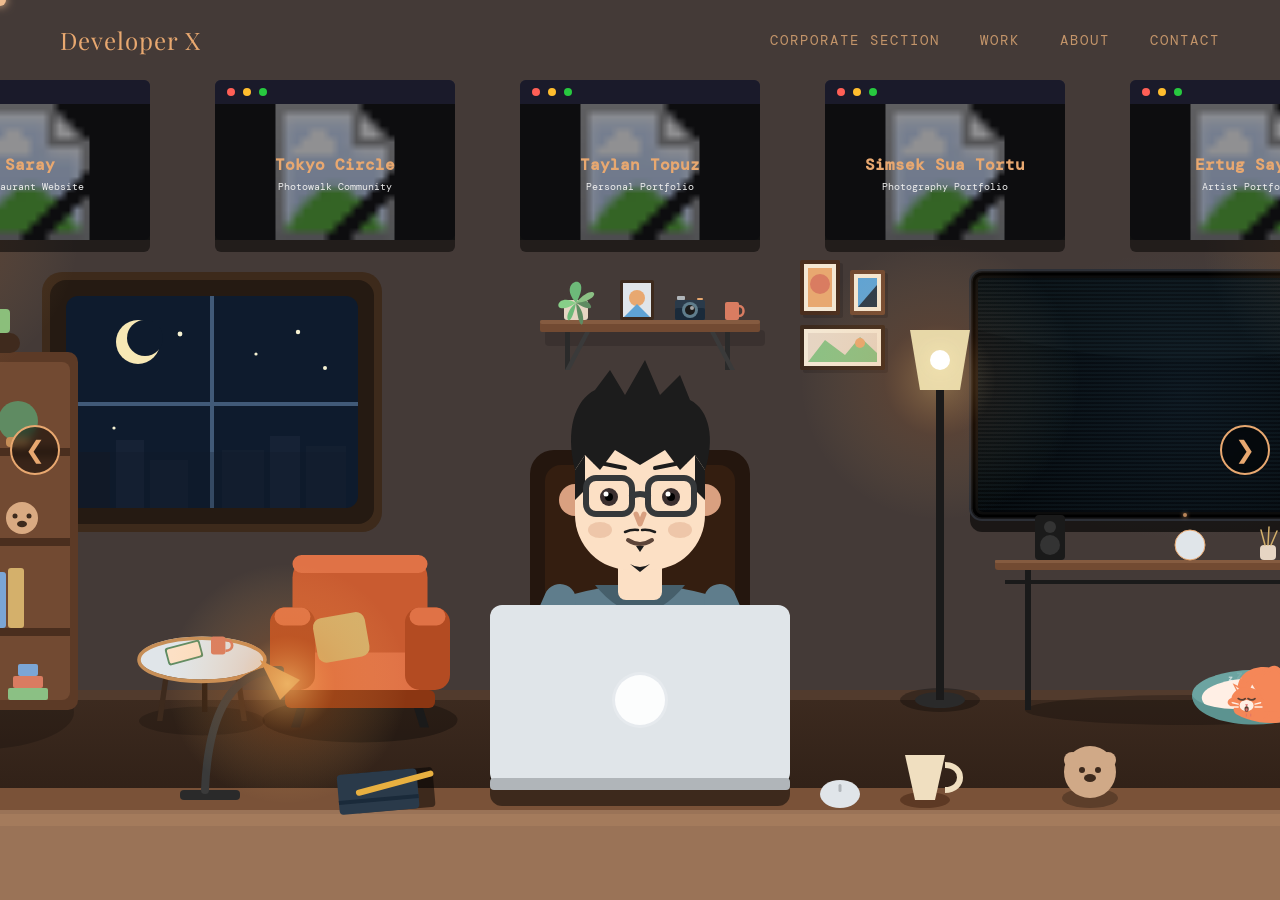
==== commit 53d058f4: "mobile updates" ====
--- a/index.html
+++ b/index.html
@@ -15,13 +15,24 @@
 <!-- ══════════════ NAVIGATION BAR ══════════════ -->
 <nav id="main-nav">
   <div class="nav-logo">Developer X</div>
-  <div class="nav-links">
+  
+  <!-- Hamburger Icon -->
+  <div id="hamburger" onclick="toggleMenu()">
+    <span></span>
+    <span></span>
+    <span></span>
+  </div>
+
+  <div class="nav-links" id="nav-links">
       <a href="corporate.html">Corporate Section</a>
       <a href="javascript:openWork()">Work</a>
       <a href="javascript:openAbout()">About</a>
       <a href="javascript:openContact()">Contact</a>
     </div>
 </nav>
+
+<button id="mobile-nav-left" class="mobile-nav-btn" onclick="panView(-1)">&#10094;</button>
+<button id="mobile-nav-right" class="mobile-nav-btn" onclick="panView(1)">&#10095;</button>
 
 <div id="cursor"></div>
 <div id="hint">EXPLORE THE ROOM WITH YOUR MOUSE</div>
--- a/style.css
+++ b/style.css
@@ -333,3 +333,103 @@
 #main-nav .nav-links a:hover::after {
   width: 100%;
 }
+
+/* ── Mobile Nav Buttons ── */
+.mobile-nav-btn {
+  position: fixed;
+  top: 50%;
+  transform: translateY(-50%);
+  background: rgba(0, 0, 0, 0.5);
+  color: var(--amber);
+  border: 2px solid var(--amber);
+  border-radius: 50%;
+  width: 50px;
+  height: 50px;
+  font-size: 24px;
+  display: none;
+  z-index: 50;
+  cursor: pointer;
+  backdrop-filter: blur(4px);
+  transition: background 0.3s;
+}
+.mobile-nav-btn:active {
+  background: rgba(232, 168, 112, 0.3);
+}
+#mobile-nav-left { left: 10px; }
+#mobile-nav-right { right: 10px; }
+
+/* ── Hamburger Menu ── */
+#hamburger {
+  display: none;
+  flex-direction: column;
+  gap: 6px;
+  cursor: pointer;
+  pointer-events: auto;
+  position: relative;
+  z-index: 101;
+}
+#hamburger span {
+  display: block;
+  width: 30px;
+  height: 2px;
+  background-color: var(--amber);
+  transition: 0.3s;
+}
+
+/* ── Mobile Responsiveness ── */
+@media (max-width: 768px) {
+  #cursor {
+    display: none !important;
+  }
+  html, body {
+    cursor: auto;
+  }
+  #main-nav {
+    padding: 20px;
+  }
+  #hamburger {
+    display: flex;
+  }
+  #main-nav .nav-links {
+    position: fixed;
+    top: 0;
+    right: -100%;
+    width: 250px;
+    height: 100vh;
+    background: rgba(20, 15, 10, 0.95);
+    backdrop-filter: blur(10px);
+    flex-direction: column;
+    align-items: flex-start;
+    padding: 80px 30px;
+    transition: right 0.3s ease;
+    z-index: 100;
+    gap: 30px;
+  }
+  #main-nav .nav-links.open {
+    right: 0;
+  }
+  #hamburger.open span:nth-child(1) {
+    transform: translateY(8px) rotate(45deg);
+  }
+  #hamburger.open span:nth-child(2) {
+    opacity: 0;
+  }
+  #hamburger.open span:nth-child(3) {
+    transform: translateY(-8px) rotate(-45deg);
+  }
+  
+  /* Make overlay panels responsive */
+  #project-panel, #about-panel, #contact-panel, #work-panel {
+    width: 95%;
+    max-height: 85vh;
+  }
+  #project-content, #about-content, #contact-content, #work-content {
+    padding: 30px 20px;
+  }
+  .typing-phase {
+    padding: 50px 20px;
+  }
+  #proj-thumbnails {
+    grid-template-columns: repeat(2, 1fr) !important;
+  }
+}
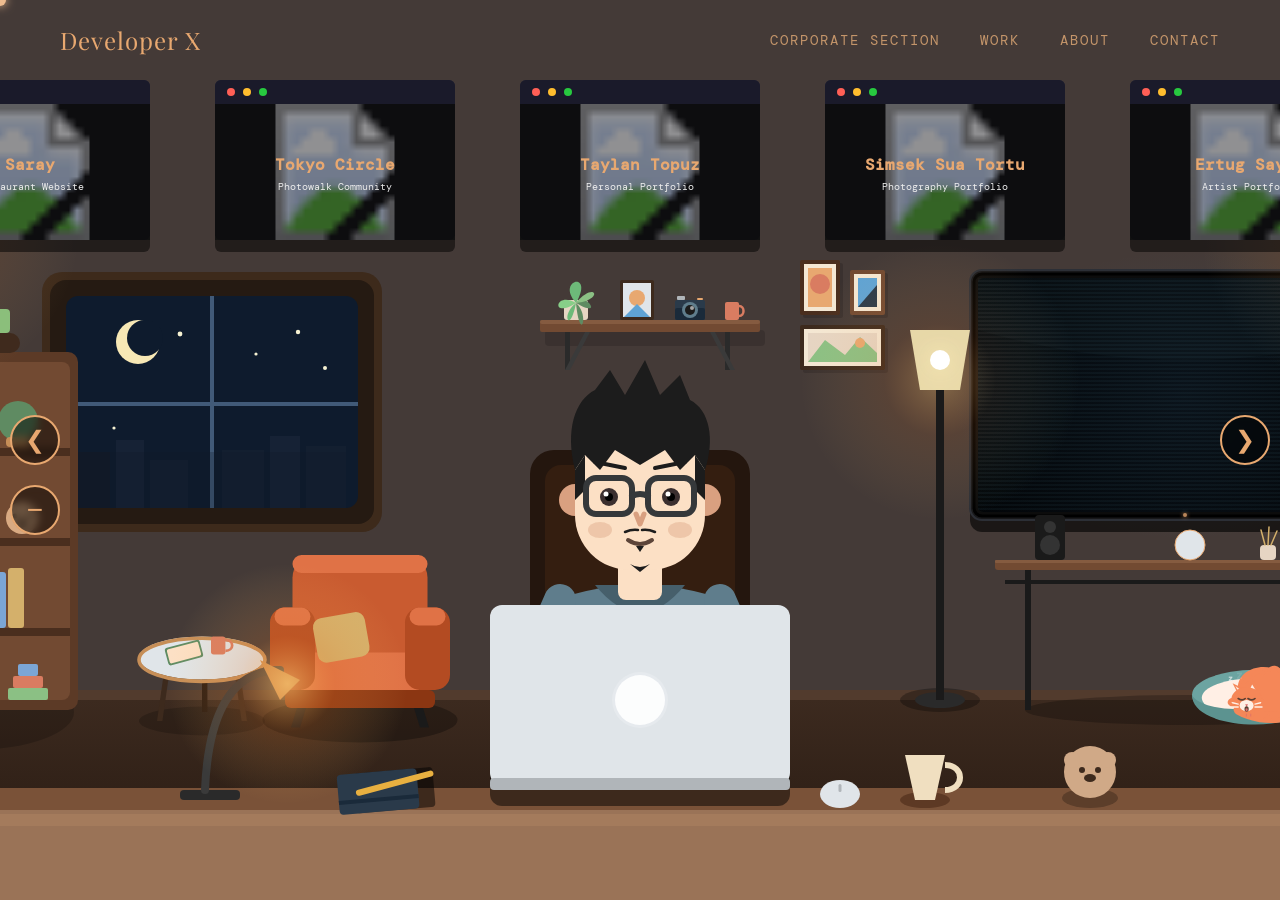
==== commit 77d94089: "mobile updates" ====
--- a/index.html
+++ b/index.html
@@ -33,6 +33,8 @@
 
 <button id="mobile-nav-left" class="mobile-nav-btn" onclick="panView(-1)">&#10094;</button>
 <button id="mobile-nav-right" class="mobile-nav-btn" onclick="panView(1)">&#10095;</button>
+<button id="mobile-zoom-out" class="mobile-nav-btn" onclick="zoomView(1)">&#8722;</button>
+<button id="mobile-zoom-in" class="mobile-nav-btn" onclick="zoomView(-1)">&#43;</button>
 
 <div id="cursor"></div>
 <div id="hint">EXPLORE THE ROOM WITH YOUR MOUSE</div>
--- a/style.css
+++ b/style.css
@@ -337,8 +337,6 @@
 /* ── Mobile Nav Buttons ── */
 .mobile-nav-btn {
   position: fixed;
-  top: 50%;
-  transform: translateY(-50%);
   background: rgba(0, 0, 0, 0.5);
   color: var(--amber);
   border: 2px solid var(--amber);
@@ -350,13 +348,16 @@
   z-index: 50;
   cursor: pointer;
   backdrop-filter: blur(4px);
-  transition: background 0.3s;
+  transition: background 0.3s, opacity 0.3s, transform 0.2s;
 }
 .mobile-nav-btn:active {
   background: rgba(232, 168, 112, 0.3);
-}
-#mobile-nav-left { left: 10px; }
-#mobile-nav-right { right: 10px; }
+  transform: scale(0.9);
+}
+#mobile-nav-left { left: 10px; top: calc(50% - 35px); }
+#mobile-nav-right { right: 10px; top: calc(50% - 35px); }
+#mobile-zoom-out { left: 10px; top: calc(50% + 35px); font-size: 28px; line-height: 46px; }
+#mobile-zoom-in { right: 10px; top: calc(50% + 35px); font-size: 28px; line-height: 46px; }
 
 /* ── Hamburger Menu ── */
 #hamburger {
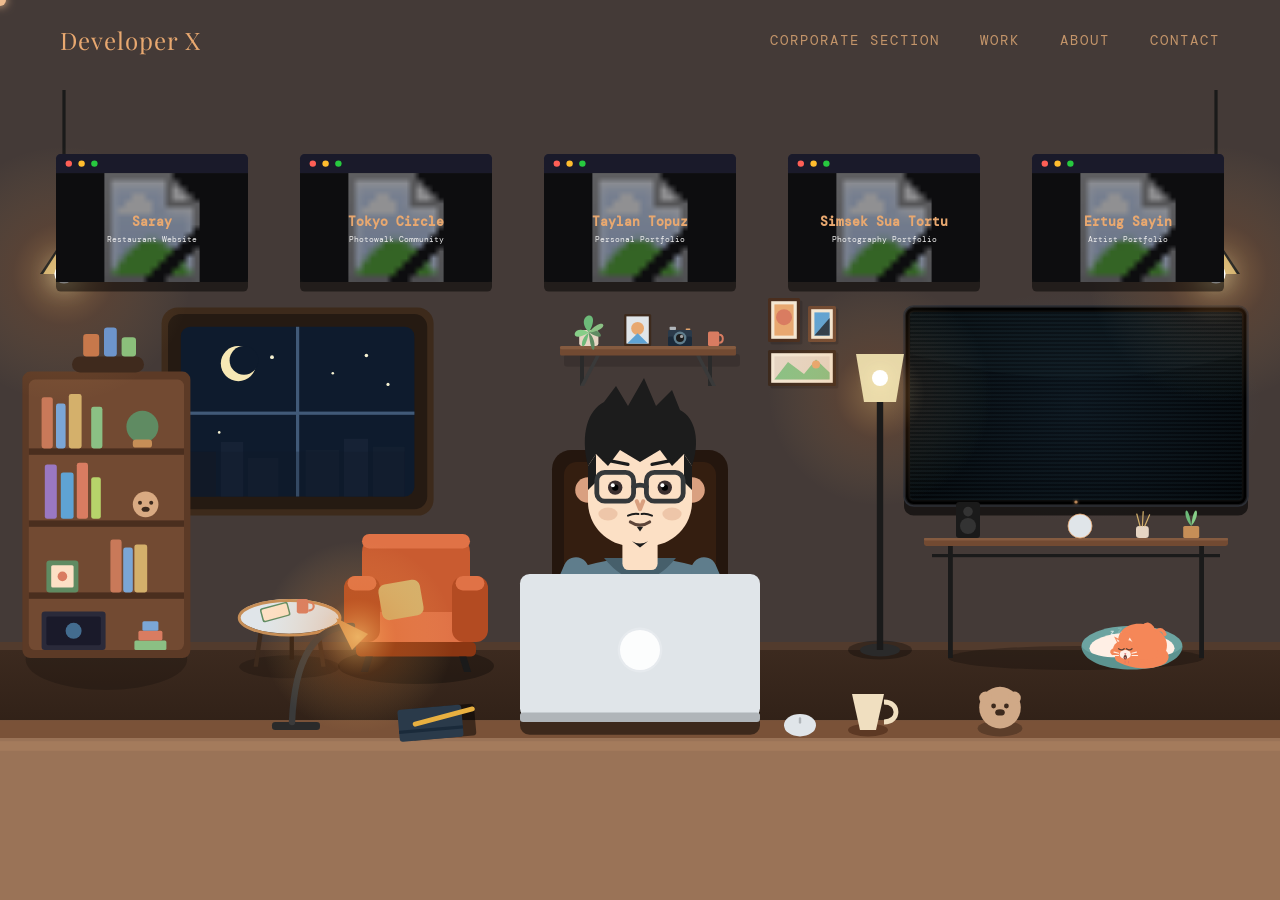
==== commit 02ac7e89: "wording changes" ====
--- a/index.html
+++ b/index.html
@@ -94,10 +94,10 @@
       <p style="font-family:'DM Mono',monospace;font-size:14px;letter-spacing:1px;color:var(--amber-dark);margin-bottom:24px;">SERVICES & COLLABORATION</p>
       
       <p style="line-height:1.7;color:rgba(240,223,192,0.85);font-size:15px;margin-bottom:20px;font-family:'Playfair Display',serif;">
-        Every great digital experience begins with a conversation. I believe that the best results are born from true collaboration, clear communication, and a shared vision. When we work together, I make it a priority to understand your goals deeply so we can realize your project's absolute full potential.
+        I got into web development by wanting to make things that look and feel right. Most of what I build starts with a visual idea, and the code is how I make it real.
       </p>
       <p style="line-height:1.7;color:rgba(240,223,192,0.85);font-size:15px;margin-bottom:20px;font-family:'Playfair Display',serif;">
-        I approach development as a craft. Whether it's a bespoke portfolio, a complex web application, or an immersive interactive experience, I pay meticulous attention to every micro-interaction and line of code. Throughout the process, I remain highly communicative and transparent—you will always know where we stand, what the next steps are, and how your ideas are taking shape.
+        I work best with people who have a clear sense of what they want but aren't sure how to get there technically. I ask a lot of questions upfront, stay in touch throughout, and won't disappear mid-project. The sites I build tend to be visual, fast, and a little different from the usual template.
       </p>
       
       <div style="margin-top: 30px; margin-bottom: 30px;">
@@ -106,13 +106,12 @@
           <span class="proj-tag">Custom Web Development</span>
           <span class="proj-tag">Creative UI/UX Engineering</span>
           <span class="proj-tag">Interactive Portfolios</span>
-          <span class="proj-tag">CMS & E-Commerce Solutions</span>
         </div>
       </div>
 
       <div style="background: rgba(196, 149, 106, 0.05); border: 1px solid rgba(196, 149, 106, 0.15); padding: 20px; border-radius: 12px; margin-bottom: 30px;">
         <p style="line-height:1.6;color:rgba(240,223,192,0.9);font-size:15px;margin-bottom:0;font-family:'Playfair Display',serif; text-align: center;">
-          I invite you to close this window and explore the room to see my recent work hanging on the walls. If you're interested in building something remarkable together, please reach out for a custom quote.
+          I invite you to close this window and explore the room to see my recent work hanging on the walls. If you're interested in building something unique, please reach out for a custom quote.
         </p>
       </div>
       
@@ -134,10 +133,10 @@
       <p style="font-family:'DM Mono',monospace;font-size:14px;letter-spacing:1px;color:var(--amber-dark);margin-bottom:24px;">CREATIVE DEVELOPER / UI/UX ENGINEER</p>
       
       <p style="line-height:1.7;color:rgba(240,223,192,0.85);font-size:15px;margin-bottom:20px;font-family:'Playfair Display',serif;">
-        Hi, I'm Taylan. I am a mid-30s web developer based in Tokyo, bringing a unique blend of technical expertise and creative vision to the digital space. With a strong background in photography and videography, I approach development not just as writing code, but as crafting engaging, visual stories.
+        Hi, I'm Taylan. A web developer based in Tokyo. I build custom websites, interactive portfolios, and multilingual platforms, usually for creative people and small businesses who want something that actually reflects who they are.
       </p>
       <p style="line-height:1.7;color:rgba(240,223,192,0.85);font-size:15px;margin-bottom:20px;font-family:'Playfair Display',serif;">
-        I specialize in building custom, high-performance web applications, interactive portfolios, and robust community platforms. Whether it's a sleek minimalist gallery for an artist or a complex multilingual reservation system for a restaurant chain, I focus on delivering seamless, butter-smooth user experiences that convert visitors into clients.
+        I work with HTML, CSS, and JavaScript, and use AI tools where they make sense to keep projects lean and turnaround fast. If you have something in mind, I'm happy to figure out whether I can build it.
       </p>
       <div style="margin-top: 30px;">
         <h3 style="font-family:'DM Mono',monospace;font-size:14px;letter-spacing:1px;color:var(--amber);margin-bottom:12px;">CORE SKILLS</h3>
@@ -163,7 +162,7 @@
     <div id="contact-content">
       <h2 style="font-family:'Playfair Display',serif;font-size:36px;margin-bottom:16px;color:var(--cream);line-height:1.1;">Let's Work Together</h2>
       <p style="line-height:1.7;color:rgba(240,223,192,0.85);font-size:15px;margin-bottom:30px;font-family:'Playfair Display',serif;">
-        I'm currently accepting new freelance clients. If you need a stunning web presence, a custom web app, or an interactive portfolio to show off your work, I'd love to help you build it. Let's turn your vision into a digital reality.
+        I'm open to new freelance projects. If you need a website, a portfolio, or something more custom, get in touch and tell me what you're working on.
       </p>
       
       <div style="display:flex; flex-direction:column; gap:20px; margin-bottom: 40px;">
